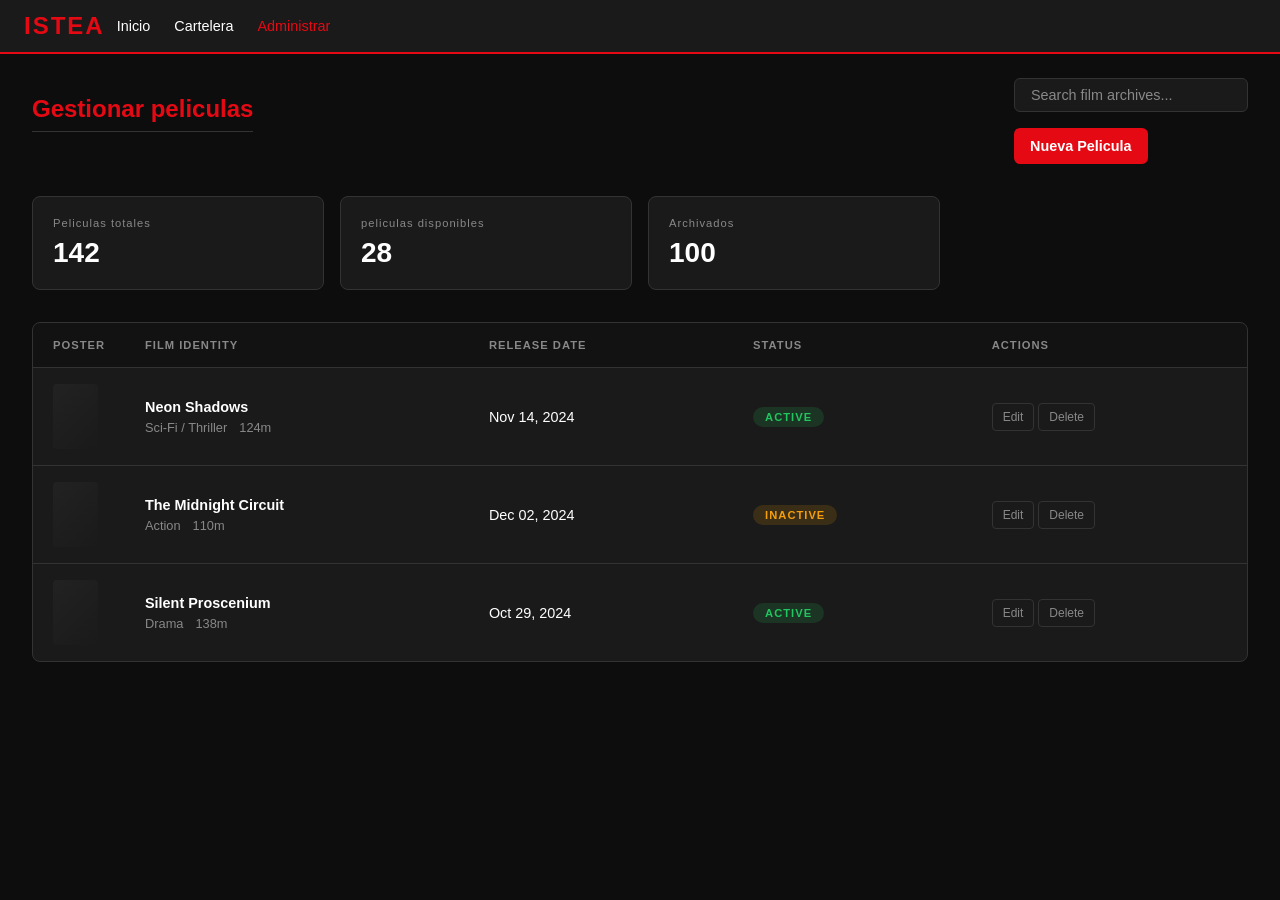
==== admin.html @ dcf8c48f "feat: formulario para agregar pelicula" ====
<!DOCTYPE html>
<html lang="en">

<head>
    <meta charset="UTF-8">
    <meta name="viewport" content="width=device-width, initial-scale=1.0">
    <link rel="stylesheet" href="css/styles.css">
    <link rel="stylesheet" href="css/admin.css">
    <script defer src="/js/HeaderController.js"></script>

    <title>Admin Panel - Cinema Management</title>
</head>

<body>
    <header>
        <h1>ISTEA</h1>
        <nav>
            <ul>
                <li><a id="header-inicio" href="#">Inicio</a></li>
                <li><a id="header-cartelera" href="#">Cartelera</a></li>
                <li><a id="header-administrar" href="#">Administrar</a></li>
            </ul>
        </nav>

    </header>


    <main class="main-content">
        <div class="content-header">
            <div>
                <h2>Gestionar peliculas</h2>
            </div>

            <div style="  display: grid ;gap: 1rem;">
                <div class="search-box">
                    <input type="text" placeholder="Search film archives...">
                </div>
                <a href="/form.html">
                    <button class="btn-add-movie">Nueva Pelicula</button>
                </a>
            </div>
        </div>

        <div class="stats-grid">
            <div class="stat-card">
                <label>Peliculas totales</label>
                <div class="value">142</div>
            </div>
            <div class="stat-card">
                <label>peliculas disponibles</label>
                <div class="value">28</div>
            </div>
            <div class="stat-card">
                <label>Archivados</label>
                <div class="value">100</div>
            </div>
        </div>
        <div class="table-container">
            <table class="movie-table">
                <thead>
                    <tr>
                        <th>POSTER</th>
                        <th>FILM IDENTITY</th>
                        <th>RELEASE DATE</th>
                        <th>STATUS</th>
                        <th>ACTIONS</th>
                    </tr>
                </thead>
                <tbody>
                    <tr>
                        <td class="poster-cell">
                            <div class="poster-placeholder"></div>
                        </td>
                        <td>
                            <div class="film-identity">
                                <div class="title">Neon Shadows</div>
                                <span class="genre">Sci-Fi / Thriller</span>
                                <span class="duration">124m</span>
                            </div>
                        </td>
                        <td>Nov 14, 2024</td>
                        <td><span class="status-badge active">ACTIVE</span></td>
                        <td class="actions-cell">
                            <button class="btn-action">Edit</button>
                            <button class="btn-action delete">Delete</button>
                        </td>
                    </tr>
                    <tr>
                        <td class="poster-cell">
                            <div class="poster-placeholder"></div>
                        </td>
                        <td>
                            <div class="film-identity">
                                <div class="title">The Midnight Circuit</div>
                                <span class="genre">Action</span>
                                <span class="duration">110m</span>
                            </div>
                        </td>
                        <td>Dec 02, 2024</td>
                        <td><span class="status-badge inactive">INACTIVE</span></td>
                        <td class="actions-cell">
                            <button class="btn-action">Edit</button>
                            <button class="btn-action delete">Delete</button>
                        </td>
                    </tr>
                    <tr>
                        <td class="poster-cell">
                            <div class="poster-placeholder"></div>
                        </td>
                        <td>
                            <div class="film-identity">
                                <div class="title">Silent Proscenium</div>
                                <span class="genre">Drama</span>
                                <span class="duration">138m</span>
                            </div>
                        </td>
                        <td>Oct 29, 2024</td>
                        <td><span class="status-badge active">ACTIVE</span></td>
                        <td class="actions-cell">
                            <button class="btn-action">Edit</button>
                            <button class="btn-action delete">Delete</button>
                        </td>
                    </tr>
                </tbody>
            </table>
        </div>
    </main>

</body>

</html>
---- css/styles.css ----
* {
    margin: 0;
    padding: 0;
    box-sizing: border-box;
}

body {
    font-family: 'Segoe UI', Tahoma, Geneva, Verdana, sans-serif;
    background-color: #121212;
    color: #ffffff;
    min-height: 100vh;
    display: flex;
    flex-direction: column;
}

header {
    background-color: #1a1a1a;
    padding: 0.75rem 1.5rem;
    display: flex;
    align-items: center;
    flex-wrap: wrap;
    gap: 0.75rem;
    border-bottom: 2px solid #e50914;
    position: sticky;
    top: 0;
    z-index: 10;
}

h1 {
    color: #e50914;
    font-size: 1.5rem;
    font-weight: 700;
    letter-spacing: 2px;
}

nav ul {
    list-style: none;
    display: flex;
    gap: 1.5rem;
}

nav ul li a {
    color: #ffffff;
    text-decoration: none;
    font-size: 0.9rem;
    transition: color 0.3s ease;
}

nav ul li a:hover {
    color: #e50914;
}


.searcher {
    display: flex;
    gap: 0.5rem;
}

.searcher input {
    padding: 0.4rem 0.75rem;
    border: 1px solid #333;
    border-radius: 4px;
    background-color: #2a2a2a;
    color: #ffffff;
    font-size: 0.85rem;
}

.searcher input::placeholder {
    color: #888;
}

.searcher input:focus {
    outline: none;
    border-color: #e50914;
}

.searcher button {
    padding: 0.4rem 1rem;
    background-color: #e50914;
    color: #ffffff;
    border: none;
    border-radius: 4px;
    cursor: pointer;
    font-size: 0.85rem;
    font-weight: 600;
    transition: background-color 0.3s ease;
}

.searcher button:hover {
    background-color: #b8070f;
}

main {
    flex: 1;
    padding: 1rem 1.5rem;
}

section {
    margin-bottom: 2rem;
}

.hero {
    position: relative;
    width: 100%;
    min-height: 60vh;
    display: flex;
    align-items: flex-end;
}

.hero-image {
    position: absolute;
    top: 0;
    left: 0;
    width: 100%;
    height: 100%;
}

.hero-content {
    position: relative;
    z-index: 1;
    width: 100%;
    padding: 2rem;
    background: linear-gradient(to top, rgba(0,0,0,0.9) 0%, rgba(0,0,0,0.4) 50%, transparent 100%);
}

.featured-badge {
    display: inline-block;
    background-color: #e50914;
    color: #ffffff;
    padding: 0.25rem 0.75rem;
    font-size: 0.75rem;
    font-weight: 700;
    letter-spacing: 1px;
    margin-bottom: 1rem;
}

.hero h2 {
    color: #ffffff;
    font-size: 2.5rem;
    margin-bottom: 0.5rem;
    border: none;
    text-align: left;
    padding: 0;
}

.director-duration {
    color: #cccccc;
    font-size: 1rem;
    margin-bottom: 1rem;
}

.hero-description {
    color: #aaaaaa;
    font-size: 1rem;
    max-width: 600px;
    margin-bottom: 1.5rem;
    line-height: 1.6;
}

.hero-buttons {
    display: flex;
    gap: 1rem;
}

.hero-buttons button {
    padding: 0.75rem 1.5rem;
    font-size: 1rem;
    font-weight: 600;
    border: none;
    border-radius: 4px;
    cursor: pointer;
    transition: background-color 0.3s ease, transform 0.3s ease;
}

.hero-buttons button:first-child {
    background-color: #333333;
    color: #ffffff;
}

.hero-buttons button:first-child:hover {
    background-color: #444444;
    transform: translateY(-2px);
}

.hero-buttons button:last-child {
    background-color: #e50914;
    color: #ffffff;
}

.hero-buttons button:last-child:hover {
    background-color: #b8070f;
    transform: translateY(-2px);
}

h2 {
    color: #e50914;
    font-size: 1.2rem;
    margin-bottom: 1rem;
    padding-bottom: 0.5rem;
    border-bottom: 1px solid #333;
    text-align: center;
}



.movie {
    background-color: #1a1a1a;
    border-radius: 8px;
    overflow: hidden;
    transition: transform 0.3s ease, box-shadow 0.3s ease;
    cursor: pointer;
    width: 100%;
    max-width: 18rem;
}

.movie:hover {
    transform: translateY(-5px);
    box-shadow: 0 8px 20px rgba(229, 9, 20, 0.2);
}

.movie-image {
    width: 100%;
    height: 200px;
    background: linear-gradient(135deg, #2a2a2a 0%, #1a1a1a 100%);
    display: flex;
    align-items: center;
    justify-content: center;
}

.movie-image::after {
    font-size: 2.5rem;
    opacity: 0.3;
}

.movie h3 {
    padding: 0.75rem 0.75rem 0.25rem;
    font-size: 1rem;
    color: #ffffff;
}

.movie p {
    padding: 0 0.75rem 0.75rem;
    font-size: 0.85rem;
    color: #888;
}

.movies-grid {
    display: flex;
    gap: 1.5rem;
    justify-content: center;
    flex-wrap: wrap;
}

footer {
    background-color: #1a1a1a;
    padding: 1rem 1.5rem;
    text-align: center;
    border-top: 1px solid #333;
}

footer p {
    color: #666;
    font-size: 0.8rem;
}



/* tamaño tablet
 */
@media (max-width: 768px) {
    header {
        flex-direction: column;
        text-align: center;
    }

    nav ul {
        gap: 1rem;
    }

    

    .nav-btn {
        width: 24px;
        height: 24px;
    }

    .nav-btn svg {
        width: 12px;
        height: 12px;
    }

    .movies-grid {
        grid-template-columns: repeat(auto-fill, minmax(140px, 1fr));
    }
}
---- css/admin.css ----
* {
  margin: 0;
  padding: 0;
  box-sizing: border-box;
}

:root {
  --bg-primary: #0d0d0d;
  --bg-surface: #1a1a1a;
  --accent: #e50914;
  --text: #ffffff;
  --text-muted: #888888;
  --border: #333333;
  --success: #22c55e;
  --warning: #f59e0b;
}

body {
  font-family: "Segoe UI", Tahoma, Geneva, Verdana, sans-serif;
  background-color: var(--bg-primary);
  color: var(--text);
  min-height: 100vh;
  display: flex;
}

.btn-add-movie {
  background-color: var(--accent);
  color: var(--text);
  border: none;
  padding: 0.625rem 1rem;
  border-radius: 6px;
  font-size: 0.9rem;
  font-weight: 600;
  cursor: pointer;
  transition: .3s;

}

.btn-add-movie:hover {
  background-color: #b8070f;
  transform: translateY(-.3rem);
}

.main-content {
  flex: 1;
  padding: 1.5rem 2rem;
}

.content-header {
  display: flex;
  justify-content: space-between;
  align-items: center;
  margin-bottom: 2rem;
  flex-wrap: wrap;
  gap: 1rem;
}

.content-header h2 {
  font-size: 1.5rem;
  font-weight: 600;
}

.search-box {
  display: flex;
  align-items: center;
  background-color: var(--bg-surface);
  border: 1px solid var(--border);
  border-radius: 6px;
  padding: 0.5rem 1rem;
}

.search-box input {
  background: transparent;
  border: none;
  color: var(--text);
  font-size: 0.9rem;
  width: 200px;
}

.search-box input::placeholder {
  color: var(--text-muted);
}

.search-box input:focus {
  outline: none;
}

.stats-grid {
  display: grid;
  grid-template-columns: repeat(4, 1fr);
  gap: 1rem;
  margin-bottom: 2rem;
}

.stat-card {
  background-color: var(--bg-surface);
  border-radius: 8px;
  padding: 1.25rem;
  border: 1px solid var(--border);
}

.stat-card label {
  display: block;
  color: var(--text-muted);
  font-size: 0.7rem;
  letter-spacing: 1px;
  margin-bottom: 0.5rem;
}

.stat-card .value {
  font-size: 1.75rem;
  font-weight: 700;
}

.table-container {
  background-color: var(--bg-surface);
  border-radius: 8px;
  border: 1px solid var(--border);
  overflow: hidden;
}

.movie-table {
  width: 100%;
  border-collapse: collapse;
}

.movie-table th {
  background-color: rgba(0, 0, 0, 0.3);
  color: var(--text-muted);
  font-size: 0.7rem;
  letter-spacing: 1px;
  font-weight: 600;
  text-align: left;
  padding: 1rem 1.25rem;
  border-bottom: 1px solid var(--border);
}

.movie-table td {
  padding: 1rem 1.25rem;
  border-bottom: 1px solid var(--border);
  font-size: 0.9rem;
}

.movie-table tr:last-child td {
  border-bottom: none;
}

.movie-table tr:hover {
  background-color: rgba(255, 255, 255, 0.02);
}

.poster-cell {
  width: 60px;
}

.poster-placeholder {
  width: 45px;
  height: 65px;
  background: linear-gradient(135deg, #2a2a2a 0%, #1a1a1a 100%);
  border-radius: 4px;
  display: flex;
  align-items: center;
  justify-content: center;
  font-size: 1.5rem;
  color: var(--text-muted);
  opacity: 0.5;
}

.film-identity .title {
  font-weight: 600;
  margin-bottom: 0.25rem;
}

.film-identity .genre {
  color: var(--text-muted);
  font-size: 0.8rem;
}

.film-identity .duration {
  color: var(--text-muted);
  font-size: 0.8rem;
  margin-left: 0.5rem;
}

.status-badge {
  display: inline-block;
  padding: 0.25rem 0.75rem;
  border-radius: 20px;
  font-size: 0.7rem;
  font-weight: 600;
  letter-spacing: 1px;
}

.status-badge.active {
  background-color: rgba(34, 197, 94, 0.15);
  color: var(--success);
}

.status-badge.inactive {
  background-color: rgba(245, 158, 11, 0.15);
  color: var(--warning);
}

.actions-cell {
  gap: 0.5rem;
}

.btn-action {
  background: transparent;
  border: 1px solid var(--border);
  color: var(--text-muted);
  padding: 0.375rem 0.625rem;
  border-radius: 4px;
  font-size: 0.75rem;
  cursor: pointer;
  transition: all 0.3s ease;
}

.btn-action:hover {
  border-color: var(--accent);
  color: var(--accent);
}

.btn-action.delete:hover {
  border-color: var(--accent);
  color: var(--accent);
  background-color: rgba(229, 9, 20, 0.1);
}

.pagination {
  display: flex;
  justify-content: space-between;
  align-items: center;
  padding: 1rem 1.25rem;
  border-top: 1px solid var(--border);
}

.pagination-info {
  color: var(--text-muted);
  font-size: 0.8rem;
}

.pagination-pages {
  display: flex;
  gap: 0.5rem;
}

.page-btn {
  background: transparent;
  border: 1px solid var(--border);
  color: var(--text-muted);
  padding: 0.375rem 0.75rem;
  border-radius: 4px;
  font-size: 0.8rem;
  cursor: pointer;
  transition: all 0.3s ease;
}

.page-btn:hover,
.page-btn.active {
  border-color: var(--accent);
  color: var(--accent);
}

.page-btn.active {
  background-color: rgba(229, 9, 20, 0.1);
}

@media (max-width: 1024px) {
  .stats-grid {
    grid-template-columns: repeat(2, 1fr);
  }
}

@media (max-width: 768px) {
  .main-content {
    margin-left: 0;
  }

  .site-footer {
    margin-left: 0;
  }

  .stats-grid {
    grid-template-columns: 1fr;
  }

  .content-header {
    flex-direction: column;
    align-items: flex-start;
  }

  .search-box {
    width: 100%;
  }

  .search-box input {
    width: 100%;
  }
}
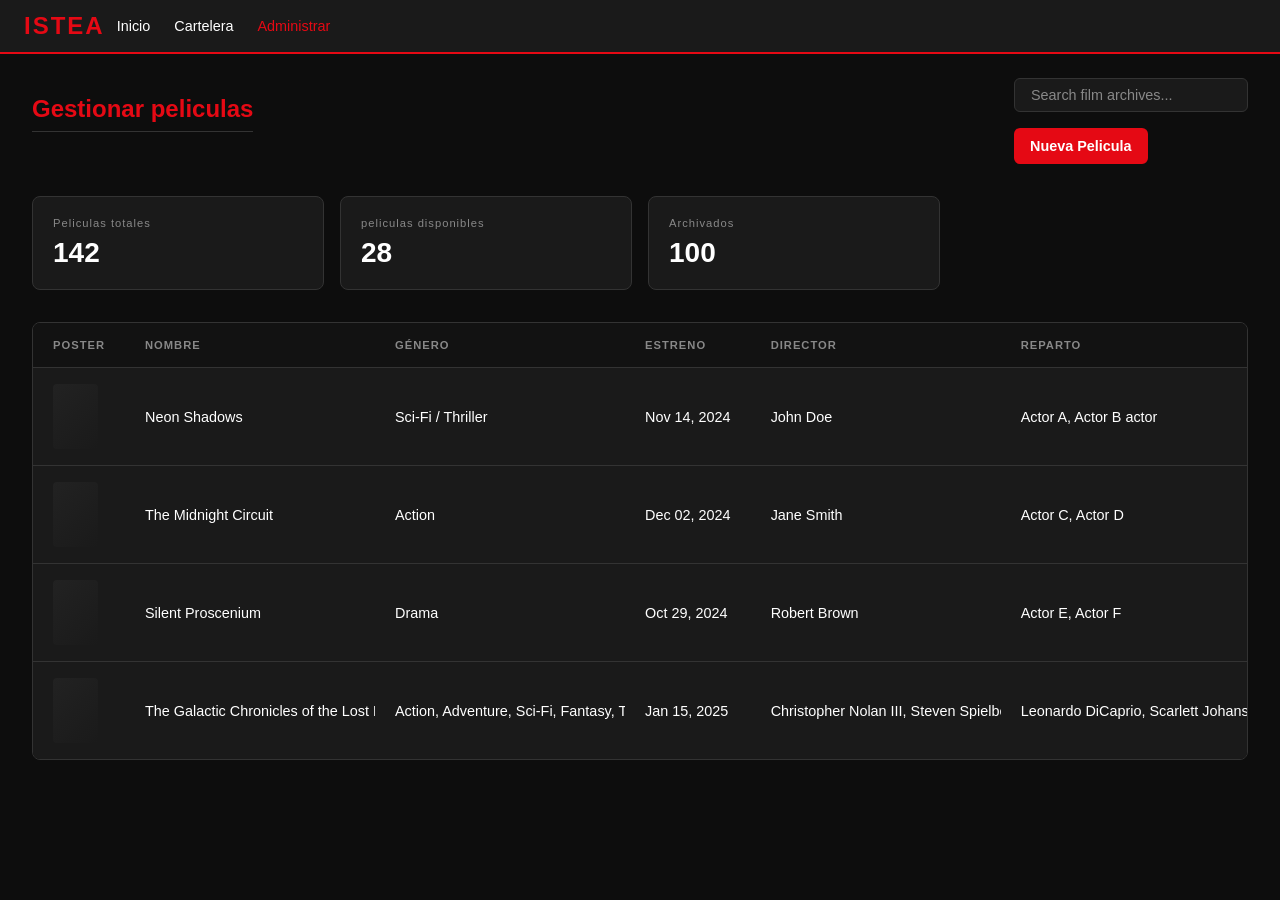
==== commit e397ecd8: "fix: adapte panel de admin a los campos nuevos que tiene la DB" ====
--- a/admin.html
+++ b/admin.html
@@ -6,7 +6,7 @@
     <meta name="viewport" content="width=device-width, initial-scale=1.0">
     <link rel="stylesheet" href="css/styles.css">
     <link rel="stylesheet" href="css/admin.css">
-    <script defer src="/js/HeaderController.js"></script>
+    <script defer src="/js/header-controller.js"></script>
 
     <title>Admin Panel - Cinema Management</title>
 </head>
@@ -60,10 +60,15 @@
                 <thead>
                     <tr>
                         <th>POSTER</th>
-                        <th>FILM IDENTITY</th>
-                        <th>RELEASE DATE</th>
-                        <th>STATUS</th>
-                        <th>ACTIONS</th>
+                        <th>NOMBRE</th>
+                        <th>GÉNERO</th>
+                        <th>ESTRENO</th>
+                        <th>DIRECTOR</th>
+                        <th>REPARTO</th>
+                        <th>SINOPSIS</th>
+                        <th>CLASIFICACIÓN</th>
+                        <th>VISIBILIDAD</th>
+                        <th>ACCIONES</th>
                     </tr>
                 </thead>
                 <tbody>
@@ -71,15 +76,14 @@
                         <td class="poster-cell">
                             <div class="poster-placeholder"></div>
                         </td>
-                        <td>
-                            <div class="film-identity">
-                                <div class="title">Neon Shadows</div>
-                                <span class="genre">Sci-Fi / Thriller</span>
-                                <span class="duration">124m</span>
-                            </div>
-                        </td>
+                        <td>Neon Shadows</td>
+                        <td>Sci-Fi / Thriller</td>
                         <td>Nov 14, 2024</td>
-                        <td><span class="status-badge active">ACTIVE</span></td>
+                        <td>John Doe</td>
+                        <td>Actor A, Actor B actor</td>
+                        <td>Una sombra en el futuro...</td>
+                        <td>+13</td>
+                        <td><span class="status-badge active ">true</span></td>
                         <td class="actions-cell">
                             <button class="btn-action">Edit</button>
                             <button class="btn-action delete">Delete</button>
@@ -89,15 +93,14 @@
                         <td class="poster-cell">
                             <div class="poster-placeholder"></div>
                         </td>
-                        <td>
-                            <div class="film-identity">
-                                <div class="title">The Midnight Circuit</div>
-                                <span class="genre">Action</span>
-                                <span class="duration">110m</span>
-                            </div>
-                        </td>
+                        <td>The Midnight Circuit</td>
+                        <td>Action</td>
                         <td>Dec 02, 2024</td>
-                        <td><span class="status-badge inactive">INACTIVE</span></td>
+                        <td>Jane Smith</td>
+                        <td>Actor C, Actor D</td>
+                        <td>Carreras nocturnas...</td>
+                        <td>+18</td>
+                        <td><span class="status-badge inactive">false</span></td>
                         <td class="actions-cell">
                             <button class="btn-action">Edit</button>
                             <button class="btn-action delete">Delete</button>
@@ -107,15 +110,31 @@
                         <td class="poster-cell">
                             <div class="poster-placeholder"></div>
                         </td>
-                        <td>
-                            <div class="film-identity">
-                                <div class="title">Silent Proscenium</div>
-                                <span class="genre">Drama</span>
-                                <span class="duration">138m</span>
-                            </div>
+                        <td>Silent Proscenium</td>
+                        <td>Drama</td>
+                        <td>Oct 29, 2024</td>
+                        <td>Robert Brown</td>
+                        <td>Actor E, Actor F</td>
+                        <td>El teatro del silencio...</td>
+                        <td>ATP</td>
+                        <td><span class="status-badge active">true</span></td>
+                        <td class="actions-cell">
+                            <button class="btn-action">Edit</button>
+                            <button class="btn-action delete">Delete</button>
                         </td>
-                        <td>Oct 29, 2024</td>
-                        <td><span class="status-badge active">ACTIVE</span></td>
+                    </tr>
+                    <tr>
+                        <td class="poster-cell">
+                            <div class="poster-placeholder"></div>
+                        </td>
+                        <td>The Galactic Chronicles of the Lost Empire: A New Hope and Beyond (Ultimate Director's Cut Edition)</td>
+                        <td>Action, Adventure, Sci-Fi, Fantasy, Thriller, Mystery, Drama, Epic</td>
+                        <td>Jan 15, 2025</td>
+                        <td>Christopher Nolan III, Steven Spielberg Jr., Quentin Tarantino Sr.</td>
+                        <td>Leonardo DiCaprio, Scarlett Johansson, Morgan Freeman, Tom Hanks, Meryl Streep, Robert De Niro, Al Pacino, Viola Davis, Christian Bale</td>
+                        <td>En un futuro distópico donde los recursos son escasos y la humanidad ha colonizado varios sistemas solares, un joven agricultor de un planeta remoto descubre un antiguo artefacto alienígena que contiene el mapa hacia la mítica Tierra. Perseguido por una corporación intergaláctica implacable y liderando un grupo dispar de rebeldes, deberá cruzar agujeros de gusano y enfrentar peligros inimaginables para salvar lo que queda de la civilización antes de que el sol de su sistema colapse en una supernova destructora de mundos.</td>
+                        <td>+13</td>
+                        <td><span class="status-badge active">true</span></td>
                         <td class="actions-cell">
                             <button class="btn-action">Edit</button>
                             <button class="btn-action delete">Delete</button>
--- a/css/styles.css
+++ b/css/styles.css
@@ -120,7 +120,7 @@
     z-index: 1;
     width: 100%;
     padding: 2rem;
-    background: linear-gradient(to top, rgba(0,0,0,0.9) 0%, rgba(0,0,0,0.4) 50%, transparent 100%);
+    background: linear-gradient(to top, rgba(0, 0, 0, 0.9) 0%, rgba(0, 0, 0, 0.4) 50%, transparent 100%);
 }
 
 .featured-badge {
@@ -225,6 +225,10 @@
     display: flex;
     align-items: center;
     justify-content: center;
+
+    img {
+        object-fit: cover;
+    }
 }
 
 .movie-image::after {
@@ -277,7 +281,7 @@
         gap: 1rem;
     }
 
-    
+
 
     .nav-btn {
         width: 24px;
@@ -292,4 +296,4 @@
     .movies-grid {
         grid-template-columns: repeat(auto-fill, minmax(140px, 1fr));
     }
-}
+}
--- a/css/admin.css
+++ b/css/admin.css
@@ -116,12 +116,15 @@
   background-color: var(--bg-surface);
   border-radius: 8px;
   border: 1px solid var(--border);
-  overflow: hidden;
+  overflow-x: auto;
+  scrollbar-width: none;
+
 }
 
 .movie-table {
   width: 100%;
   border-collapse: collapse;
+  
 }
 
 .movie-table th {
@@ -133,13 +136,20 @@
   text-align: left;
   padding: 1rem 1.25rem;
   border-bottom: 1px solid var(--border);
+  
 }
 
 .movie-table td {
   padding: 1rem 1.25rem;
   border-bottom: 1px solid var(--border);
   font-size: 0.9rem;
-}
+  max-width: 250px;
+  white-space: nowrap;
+  overflow-x: auto;
+  scrollbar-width: none;
+}
+
+
 
 .movie-table tr:last-child td {
   border-bottom: none;
@@ -203,6 +213,7 @@
 
 .actions-cell {
   gap: 0.5rem;
+  /* width: 10rem; */
 }
 
 .btn-action {
@@ -274,11 +285,7 @@
 
 @media (max-width: 768px) {
   .main-content {
-    margin-left: 0;
-  }
-
-  .site-footer {
-    margin-left: 0;
+    padding: 1rem;
   }
 
   .stats-grid {
@@ -297,4 +304,37 @@
   .search-box input {
     width: 100%;
   }
-}
+
+  .movie-table {
+    min-width: 600px;
+  }
+
+  .pagination {
+    flex-direction: column;
+    gap: 0.75rem;
+    align-items: flex-start;
+  }
+}
+
+@media (max-width: 480px) {
+  .main-content {
+    padding: 0.75rem;
+  }
+
+  .stat-card {
+    padding: 1rem;
+  }
+
+  .stat-card .value {
+    font-size: 1.25rem;
+  }
+
+  .movie-table th,
+  .movie-table td {
+    padding: 0.75rem;
+  }
+
+  .pagination-pages {
+    flex-wrap: wrap;
+  }
+}
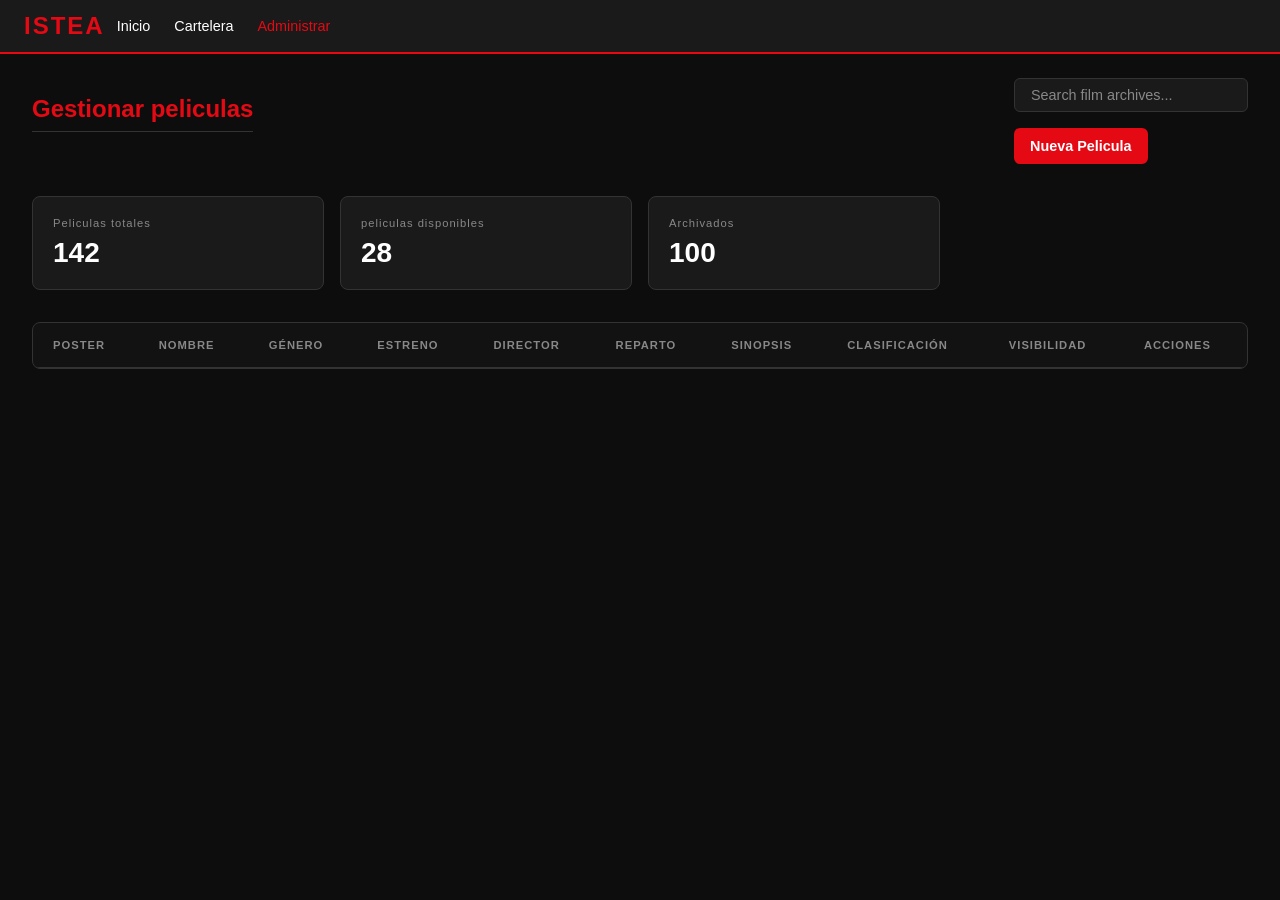
==== commit d40a65a0: "feat: modal de confirmacion para eliminar pelicula(solo visual, no funciona)" ====
--- a/admin.html
+++ b/admin.html
@@ -7,6 +7,7 @@
     <link rel="stylesheet" href="css/styles.css">
     <link rel="stylesheet" href="css/admin.css">
     <script defer src="/js/header-controller.js"></script>
+    <script defer type="module" src="/js/db/display-movies.js"></script>
 
     <title>Admin Panel - Cinema Management</title>
 </head>
@@ -72,79 +73,22 @@
                     </tr>
                 </thead>
                 <tbody>
-                    <tr>
-                        <td class="poster-cell">
-                            <div class="poster-placeholder"></div>
-                        </td>
-                        <td>Neon Shadows</td>
-                        <td>Sci-Fi / Thriller</td>
-                        <td>Nov 14, 2024</td>
-                        <td>John Doe</td>
-                        <td>Actor A, Actor B actor</td>
-                        <td>Una sombra en el futuro...</td>
-                        <td>+13</td>
-                        <td><span class="status-badge active ">true</span></td>
-                        <td class="actions-cell">
-                            <button class="btn-action">Edit</button>
-                            <button class="btn-action delete">Delete</button>
-                        </td>
-                    </tr>
-                    <tr>
-                        <td class="poster-cell">
-                            <div class="poster-placeholder"></div>
-                        </td>
-                        <td>The Midnight Circuit</td>
-                        <td>Action</td>
-                        <td>Dec 02, 2024</td>
-                        <td>Jane Smith</td>
-                        <td>Actor C, Actor D</td>
-                        <td>Carreras nocturnas...</td>
-                        <td>+18</td>
-                        <td><span class="status-badge inactive">false</span></td>
-                        <td class="actions-cell">
-                            <button class="btn-action">Edit</button>
-                            <button class="btn-action delete">Delete</button>
-                        </td>
-                    </tr>
-                    <tr>
-                        <td class="poster-cell">
-                            <div class="poster-placeholder"></div>
-                        </td>
-                        <td>Silent Proscenium</td>
-                        <td>Drama</td>
-                        <td>Oct 29, 2024</td>
-                        <td>Robert Brown</td>
-                        <td>Actor E, Actor F</td>
-                        <td>El teatro del silencio...</td>
-                        <td>ATP</td>
-                        <td><span class="status-badge active">true</span></td>
-                        <td class="actions-cell">
-                            <button class="btn-action">Edit</button>
-                            <button class="btn-action delete">Delete</button>
-                        </td>
-                    </tr>
-                    <tr>
-                        <td class="poster-cell">
-                            <div class="poster-placeholder"></div>
-                        </td>
-                        <td>The Galactic Chronicles of the Lost Empire: A New Hope and Beyond (Ultimate Director's Cut Edition)</td>
-                        <td>Action, Adventure, Sci-Fi, Fantasy, Thriller, Mystery, Drama, Epic</td>
-                        <td>Jan 15, 2025</td>
-                        <td>Christopher Nolan III, Steven Spielberg Jr., Quentin Tarantino Sr.</td>
-                        <td>Leonardo DiCaprio, Scarlett Johansson, Morgan Freeman, Tom Hanks, Meryl Streep, Robert De Niro, Al Pacino, Viola Davis, Christian Bale</td>
-                        <td>En un futuro distópico donde los recursos son escasos y la humanidad ha colonizado varios sistemas solares, un joven agricultor de un planeta remoto descubre un antiguo artefacto alienígena que contiene el mapa hacia la mítica Tierra. Perseguido por una corporación intergaláctica implacable y liderando un grupo dispar de rebeldes, deberá cruzar agujeros de gusano y enfrentar peligros inimaginables para salvar lo que queda de la civilización antes de que el sol de su sistema colapse en una supernova destructora de mundos.</td>
-                        <td>+13</td>
-                        <td><span class="status-badge active">true</span></td>
-                        <td class="actions-cell">
-                            <button class="btn-action">Edit</button>
-                            <button class="btn-action delete">Delete</button>
-                        </td>
-                    </tr>
+                    <!-- Peliculas se cargan en display-movies.js -->
                 </tbody>
             </table>
         </div>
     </main>
 
+<div id="deleteModal" class="modal-overlay hidden">
+    <div class="modal-box">
+      <h3>¿Eliminar película?</h3>
+      <p id="modalMovieTitle"></p>
+      <div class="modal-actions">
+        <button id="modalCancelBtn" class="btn-modal cancel">Cancelar</button>
+        <button id="modalConfirmBtn" class="btn-modal confirm">Eliminar</button>
+      </div>
+    </div>
+  </div>
 </body>
 
 </html>
--- a/css/admin.css
+++ b/css/admin.css
@@ -159,6 +159,77 @@
   background-color: rgba(255, 255, 255, 0.02);
 }
 
+.hidden {
+  display: none !important;
+}
+
+.modal-overlay {
+  position: fixed;
+  inset: 0;
+  background-color: rgba(0, 0, 0, 0.6);
+  display: flex;
+  align-items: center;
+  justify-content: center;
+  z-index: 1000;
+}
+
+.modal-box {
+  background-color: var(--bg-surface);
+  border: 1px solid var(--border);
+  border-radius: 10px;
+  padding: 2rem;
+  max-width: 400px;
+  width: 90%;
+  text-align: center;
+}
+
+.modal-box h3 {
+  font-size: 1.2rem;
+  margin-bottom: 0.5rem;
+}
+
+.modal-box p {
+  color: var(--text-muted);
+  font-size: 0.9rem;
+  margin-bottom: 1.5rem;
+}
+
+.modal-actions {
+  display: flex;
+  gap: 0.75rem;
+  justify-content: center;
+}
+
+.btn-modal {
+  padding: 0.5rem 1.25rem;
+  border-radius: 6px;
+  font-size: 0.9rem;
+  font-weight: 600;
+  cursor: pointer;
+  border: none;
+  transition: all 0.2s;
+}
+
+.btn-modal.cancel {
+  background-color: transparent;
+  border: 1px solid var(--border);
+  color: var(--text-muted);
+}
+
+.btn-modal.cancel:hover {
+  border-color: var(--text);
+  color: var(--text);
+}
+
+.btn-modal.confirm {
+  background-color: var(--accent);
+  color: var(--text);
+}
+
+.btn-modal.confirm:hover {
+  background-color: #b8070f;
+}
+
 .poster-cell {
   width: 60px;
 }
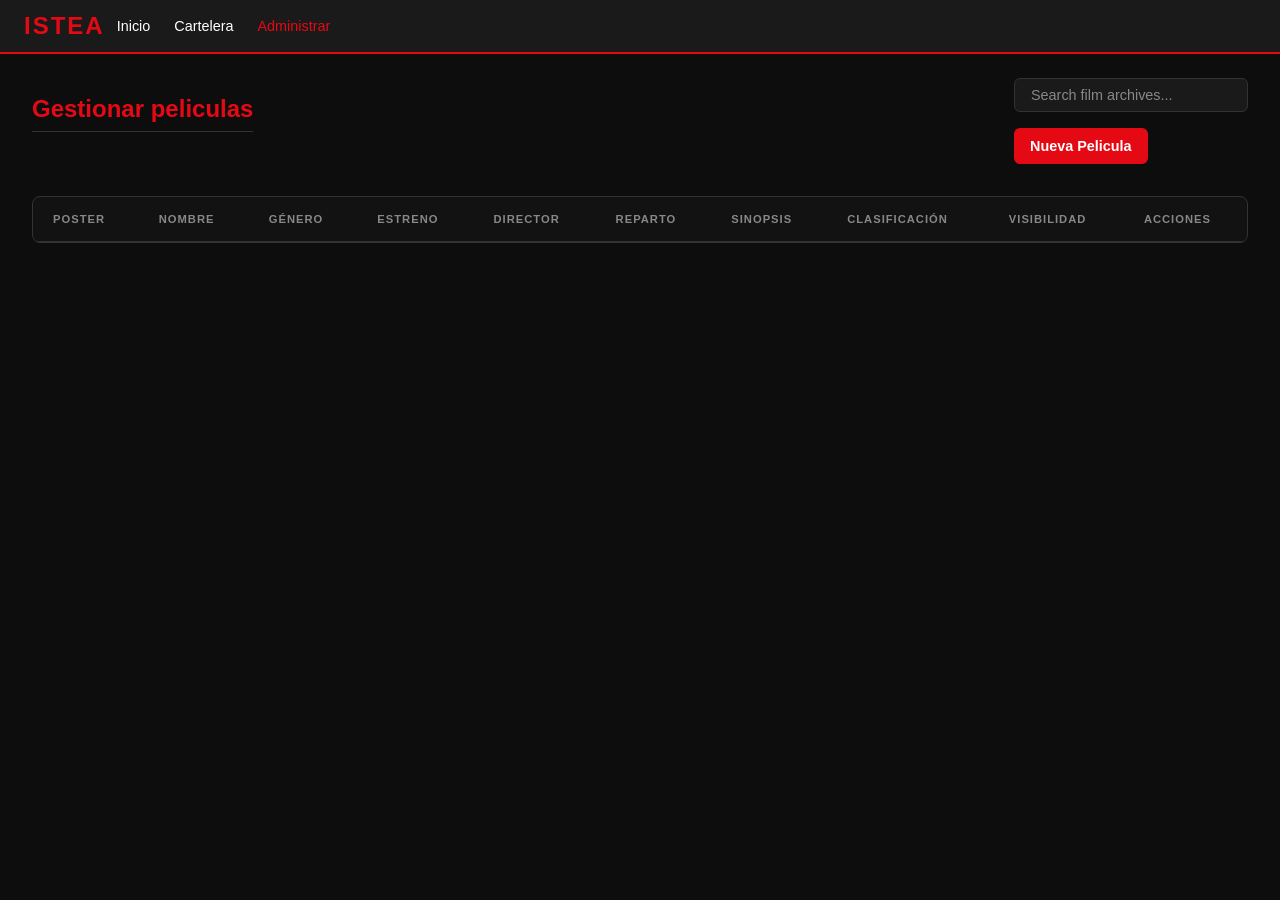
==== commit 5cfc5a2c: "feat: pagina detallada con datos de cada pelicula" ====
--- a/admin.html
+++ b/admin.html
@@ -42,20 +42,7 @@
             </div>
         </div>
 
-        <div class="stats-grid">
-            <div class="stat-card">
-                <label>Peliculas totales</label>
-                <div class="value">142</div>
-            </div>
-            <div class="stat-card">
-                <label>peliculas disponibles</label>
-                <div class="value">28</div>
-            </div>
-            <div class="stat-card">
-                <label>Archivados</label>
-                <div class="value">100</div>
-            </div>
-        </div>
+            
         <div class="table-container">
             <table class="movie-table">
                 <thead>
@@ -79,16 +66,17 @@
         </div>
     </main>
 
-<div id="deleteModal" class="modal-overlay hidden">
-    <div class="modal-box">
-      <h3>¿Eliminar película?</h3>
-      <p id="modalMovieTitle"></p>
-      <div class="modal-actions">
-        <button id="modalCancelBtn" class="btn-modal cancel">Cancelar</button>
-        <button id="modalConfirmBtn" class="btn-modal confirm">Eliminar</button>
-      </div>
-    </div>
-  </div>
+    <dialog closedby="any" id="deleteModal">
+        <div class="modal-box">
+            <h3>¿Eliminar película?</h3>
+            <p id="modalMovieTitle"></p>
+            <div class="modal-actions">
+                <button id="modalCancelBtn" class="btn-modal cancel">Cancelar</button>
+                <button id="modalConfirmBtn" class="btn-modal confirm">Eliminar</button>
+            </div>
+        </div>
+    </dialog>
 </body>
 
+
 </html>
--- a/css/admin.css
+++ b/css/admin.css
@@ -159,18 +159,15 @@
   background-color: rgba(255, 255, 255, 0.02);
 }
 
-.hidden {
-  display: none !important;
-}
-
-.modal-overlay {
-  position: fixed;
-  inset: 0;
+dialog {
+  background: transparent;
+  border: none;
+  padding: 0;
+  margin: auto;
+}
+
+dialog::backdrop {
   background-color: rgba(0, 0, 0, 0.6);
-  display: flex;
-  align-items: center;
-  justify-content: center;
-  z-index: 1000;
 }
 
 .modal-box {
@@ -186,6 +183,7 @@
 .modal-box h3 {
   font-size: 1.2rem;
   margin-bottom: 0.5rem;
+  color: #e50914;
 }
 
 .modal-box p {
